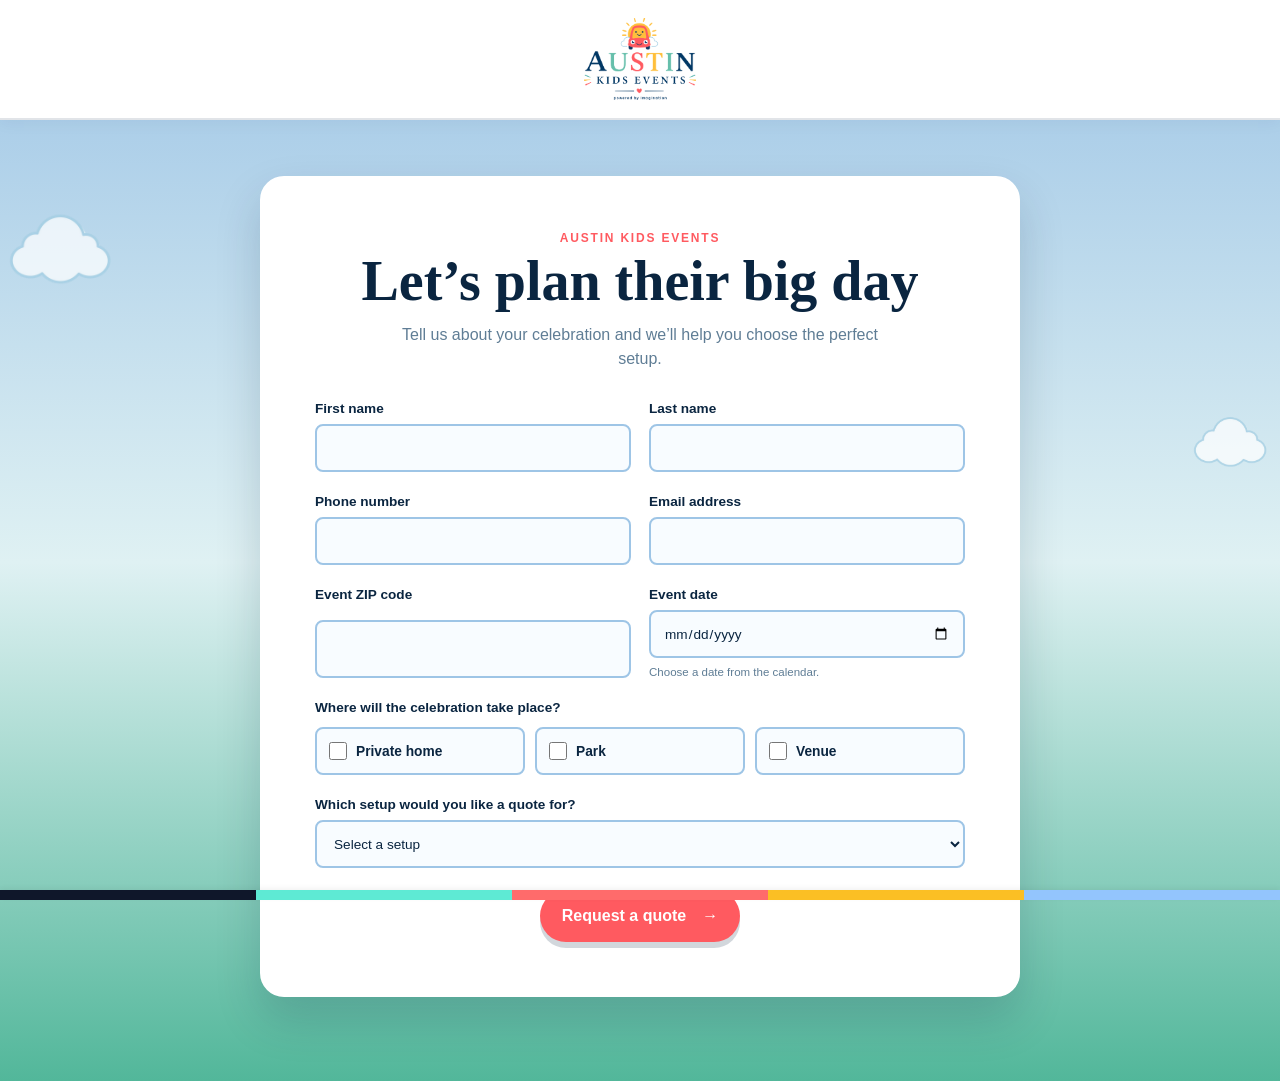
==== contact-us.html @ 64140c86 "web" ====
<!DOCTYPE html>
<html lang="en">
<head>
  <meta charset="UTF-8">
  <meta name="viewport" content="width=device-width, initial-scale=1.0">
  <title>Contact Us - Austin Kids Events</title>
  <link rel="stylesheet" href="css/styles.css">
  <link rel="stylesheet" href="css/contact.css">
</head>
<body class="contact-page">
  <header class="site-header" role="banner">
    <div class="header-container">
      <a href="index.html" aria-label="Austin Kids Events - Home">
        <img src="assets/brand/AUSTIN KE LOGO-1.png" alt="Austin Kids Events" class="site-logo">
      </a>
    </div>
  </header>

  <main class="contact-main">
    <div class="contact-cloud contact-cloud-one" aria-hidden="true"></div>
    <div class="contact-cloud contact-cloud-two" aria-hidden="true"></div>
    <section class="contact-panel" aria-labelledby="contact-title">
      <div class="contact-intro">
        <p class="contact-kicker">AUSTIN KIDS EVENTS</p>
        <h1 id="contact-title">Let’s plan their big day</h1>
        <p>Tell us about your celebration and we’ll help you choose the perfect setup.</p>
      </div>

      <form class="event-form" action="#" method="post">
        <div class="form-grid form-grid-two">
          <label class="form-field">
            <span>First name</span>
            <input type="text" name="firstName" autocomplete="given-name" required>
          </label>
          <label class="form-field">
            <span>Last name</span>
            <input type="text" name="lastName" autocomplete="family-name" required>
          </label>
        </div>

        <div class="form-grid form-grid-two">
          <label class="form-field">
            <span>Phone number</span>
            <input type="tel" name="phone" autocomplete="tel" inputmode="tel" required>
          </label>
          <label class="form-field">
            <span>Email address</span>
            <input type="email" name="email" autocomplete="email" required>
          </label>
        </div>

        <div class="form-grid form-grid-two">
          <label class="form-field">
            <span>Event ZIP code</span>
            <input type="text" name="zipCode" autocomplete="postal-code" inputmode="numeric" pattern="[0-9]{5}" maxlength="5" required>
          </label>
          <label class="form-field">
            <span>Event date</span>
            <input type="date" name="eventDate" aria-describedby="date-help" required>
            <small id="date-help">Choose a date from the calendar.</small>
          </label>
        </div>

        <fieldset class="form-group">
          <legend>Where will the celebration take place?</legend>
          <div class="check-grid">
            <label class="check-option">
              <input type="checkbox" name="location" value="private-home">
              <span>Private home</span>
            </label>
            <label class="check-option">
              <input type="checkbox" name="location" value="park">
              <span>Park</span>
            </label>
            <label class="check-option">
              <input type="checkbox" name="location" value="venue">
              <span>Venue</span>
            </label>
          </div>
        </fieldset>

        <label class="form-field">
          <span>Which setup would you like a quote for?</span>
          <select name="setup" required>
            <option value="" selected disabled>Select a setup</option>
            <option value="texas-ranch">Texas Ranch</option>
            <option value="space-explorers">Space Explorers</option>
            <option value="mini-city">Mini City</option>
          </select>
        </label>

        <button class="form-submit" type="submit">Request a quote <span aria-hidden="true">→</span></button>
      </form>
    </section>
  </main>

  <div class="brand-bottom-color-bar" aria-hidden="true">
    <span class="color-segment color-1"></span>
    <span class="color-segment color-2"></span>
    <span class="color-segment color-3"></span>
    <span class="color-segment color-4"></span>
    <span class="color-segment color-5"></span>
  </div>

</body>
</html>
---- css/styles.css ----
/* ==========================================================================
   AUSTIN KIDS EVENTS - ESTILOS PRINCIPALES (STYLES.CSS)
   ========================================================================== */

/* 1. Reseteo y Variables Globales */
* {
    box-sizing: border-box;
    margin: 0;
    padding: 0;
}

body, html {
    width: 100%;
    min-height: 100vh;
    font-family: 'Segoe UI', Tahoma, Geneva, Verdana, sans-serif;
    background-color: #f8fafc;
    color: #0A2540;
    overflow-x: hidden;
    -webkit-font-smoothing: antialiased;
}


/* ==========================================================================
   2. HEADER Y LOGO PRINCIPAL (Cabecera limpia y destacada)
   ========================================================================== */
.site-header {
    width: 100%;
    background-color: #ffffff;
    padding: 24px 30px;
    display: flex;
    justify-content: center;
    align-items: center;
    border-bottom: 2px solid #e2e8f0;
    position: relative;
    z-index: 40;
    box-shadow: 0 4px 15px rgba(10, 37, 64, 0.04);
}

.header-container {
    display: flex;
    justify-content: center;
    align-items: center;
    max-width: 1200px;
    width: 100%;
}

/* Logo con gran protagonismo visual en la parte superior */
.site-logo {
    height: 110px;
    width: auto;
    max-width: 100%;
    object-fit: contain;
    display: block;
}


/* ==========================================================================
   3. LAYOUT PRINCIPAL (Contenedor central del Banner y Botones)
   ========================================================================== */
.site-main {
    width: 100%;
    min-height: calc(100vh - 158px);
    display: flex;
    align-items: center;
    justify-content: center;
    padding: clamp(34px, 5vw, 72px) 10px clamp(58px, 6vw, 86px);
    background: transparent;
}

/* Lienzo amplio para dar espacio al cuadro ampliado del carrusel */
.hero-showcase-container {
    position: relative;
    width: 100%;
    max-width: 1320px;
    display: flex;
    justify-content: center;
    align-items: center;
    margin: 0 auto;
    padding: 10px 30px;
}

.hero-copy {
    position: absolute;
    top: clamp(-122px, -8vw, -70px);
    left: 8%;
    right: 8%;
    z-index: 3;
    text-align: center;
    color: #ffffff;
    text-shadow: 0 3px 8px rgba(10, 37, 64, 0.3);
    animation: hero-copy-enter 0.8s ease both;
}

.hero-kicker {
    margin-bottom: 4px;
    font-size: 0.75rem;
    font-weight: 800;
    letter-spacing: 0.14em;
    color: #ffe36e;
}

.hero-copy h1 {
    font-family: Georgia, 'Times New Roman', serif;
    max-width: 1000px;
    margin: 0 auto;
    font-size: clamp(1.8rem, 3.6vw, 3.6rem);
    line-height: 1.08;
    text-transform: uppercase;
}

.hero-subtitle {
    margin: 10px auto 0;
    max-width: 680px;
    font-size: clamp(0.78rem, 1.35vw, 1.15rem);
    line-height: 1.25;
    font-weight: 700;
}

.hero-backdrop-decor {
    position: absolute;
    inset: -72px -165px -48px;
    z-index: 1;
    pointer-events: none;
}

.scene-vector {
    position: absolute;
    display: block;
    height: auto;
    object-fit: contain;
    filter: drop-shadow(0 8px 6px rgba(10, 37, 64, 0.12));
}

.scene-cloud {
    width: 220px;
    opacity: 0.9;
}

.cloud-left { left: 10%; top: 0; }
.cloud-right { right: 10%; top: 8%; transform: scale(0.8); }

.scene-tree {
    width: 470px;
    top: 18%;
}

.scene-tree-left { left: 2%; transform: scale(0.98); transform-origin: bottom left; }
.scene-tree-right { right: 2%; transform: scale(0.86); transform-origin: bottom right; }

.scene-farmer {
    width: 255px;
    left: 14%;
    bottom: -12%;
    transform: rotate(-4deg);
}

.scene-horse {
    width: 440px;
    right: 0;
    bottom: 3%;
    transform: scaleX(-1) rotate(-2deg);
}

.scene-barn {
    width: 350px;
    left: -1%;
    bottom: -3%;
    transform: scale(0.82);
    transform-origin: bottom left;
}

.scene-tractor {
    width: 275px;
    right: 13%;
    bottom: -2%;
    transform: rotate(-5deg);
}

.scene-cow {
    width: 245px;
    left: 26%;
    bottom: -4%;
    transform: scaleX(-1);
}

.scene-chicken {
    width: 155px;
    right: 25%;
    bottom: -2%;
}

.scene-flowers {
    width: 220px;
    bottom: -5%;
}

.flowers-left { left: 32%; }
.flowers-right { right: 31%; transform: scale(0.8); transform-origin: bottom right; }

@keyframes prop-float {
    from { translate: 0 0; }
    to { translate: 0 -10px; }
}


/* ==========================================================================
   4. SECCIÓN DEL CARRUSEL (Más grande hacia arriba, izquierda y derecha)
   ========================================================================== */
.hero-carousel-section {
    width: 100%;
    max-width: 1080px;
    position: relative;
    z-index: 2;
}

.carousel-container {
    position: relative;
    width: 100%;
    background: #ffffff;
    border-radius: 28px;
    padding: 20px;
    box-shadow: 0 20px 45px rgba(10, 37, 64, 0.09);
    border: 2px solid #e2e8f0;
}

.carousel-track-container {
    overflow: hidden;
    width: 100%;
    border-radius: 20px;
    aspect-ratio: 16 / 9.5; 
    background-color: #f1f5f9;
    position: relative;
}

.carousel-caption {
    position: absolute;
    right: 5%;
    bottom: 18px;
    left: 5%;
    display: flex;
    align-items: center;
    justify-content: center;
    gap: clamp(6px, 1.2vw, 14px);
    padding: clamp(7px, 0.8vw, 10px) clamp(10px, 1.5vw, 18px);
    border: 2px solid rgba(255, 255, 255, 0.9);
    border-radius: 999px;
    background: rgba(82, 183, 154, 0.94);
    color: #0A2540;
    font-size: clamp(0.72rem, 1.25vw, 1rem);
    font-weight: 800;
    text-align: center;
    text-shadow: 0 1px 2px rgba(0, 0, 0, 0.25);
    z-index: 4;
    animation: caption-rise 0.9s 0.25s ease both;
}

.caption-spark {
    color: #FFB400;
    font-size: 1.25em;
    animation: spark-pulse 1.8s ease-in-out infinite;
}

.carousel-track {
    list-style: none;
    position: relative;
    width: 100%;
    height: 100%;
    padding: 0;
    margin: 0;
}

.carousel-slide {
    position: absolute;
    top: 0;
    left: 0;
    width: 100%;
    height: 100%;
    display: flex;
    align-items: center;
    justify-content: center;
    opacity: 0;
    visibility: hidden;
    transition: opacity 0.45s ease, visibility 0.45s ease;
}

.carousel-slide.current {
    opacity: 1;
    visibility: visible;
    z-index: 1;
}

.carousel-image {
    width: 100%;
    height: 100%;
    object-fit: cover;
    display: block;
}

/* Flechas de navegación laterales del carrusel */
.carousel-control {
    position: absolute;
    top: 50%;
    transform: translateY(-50%);
    background: #9EC5E6;
    border: 3px solid #ffffff;
    width: clamp(34px, 3.5vw, 48px);
    height: clamp(34px, 3.5vw, 48px);
    border-radius: 50%;
    cursor: pointer;
    box-shadow: 0 4px 12px rgba(0,0,0,0.1);
    font-size: clamp(0.85rem, 1.1vw, 1.1rem);
    color: #0A2540;
    display: flex;
    align-items: center;
    justify-content: center;
    z-index: 10;
    transition: all 0.2s ease;
}

.carousel-control:hover {
    background-color: #52B79A;
    color: #ffffff;
    border-color: #ffffff;
}

.carousel-control.prev { left: clamp(-24px, -2vw, -12px); }
.carousel-control.next { right: clamp(-24px, -2vw, -12px); }


/* ==========================================================================
   5. BOTONES CIRCULARES (Anclados firmemente en la base inferior)
   ========================================================================== */
.action-btn {
    position: absolute;
    bottom: clamp(8px, 1vw, 16px);
    width: clamp(86px, 14vw, 190px);
    height: clamp(86px, 14vw, 190px);
    border-radius: 50%;
    border: 4px solid #ffffff;
    display: flex;
    align-items: center;
    justify-content: center;
    text-align: center;
    padding: clamp(8px, 1.6vw, 22px);
    cursor: pointer;
    font-weight: 700;
    font-size: clamp(0.64rem, 1.05vw, 1rem);
    line-height: 1.3;
    text-decoration: none;
    box-shadow: 0 10px 25px rgba(10, 37, 64, 0.15);
    z-index: 20;
    transition: transform 0.25s ease, box-shadow 0.25s ease;
    animation: action-breathe 3s ease-in-out infinite;
}

.action-btn:hover {
    transform: translateY(-50px) scale(1.04);
    box-shadow: 0 15px 30px rgba(10, 37, 64, 0.22);
}

.action-services {
    left: max(0px, calc((100% - 1080px) / 2));
    background-color: #FF5A60;
    color: #ffffff;
}

.action-contact {
    right: max(0px, calc((100% - 1080px) / 2));
    background-color: #0A2540;
    color: #ffffff;
}

@keyframes hero-copy-enter {
    from { opacity: 0; transform: translateY(14px); }
    to { opacity: 1; transform: translateY(0); }
}

@keyframes caption-rise {
    from { opacity: 0; transform: translateY(12px); }
    to { opacity: 1; transform: translateY(0); }
}

@keyframes spark-pulse {
    0%, 100% { transform: scale(1) rotate(0); }
    50% { transform: scale(1.25) rotate(12deg); }
}

@keyframes action-breathe {
    0%, 100% { box-shadow: 0 10px 25px rgba(10, 37, 64, 0.15); }
    50% { box-shadow: 0 14px 30px rgba(10, 37, 64, 0.24); }
}


/* ==========================================================================
   6. BARRA INFERIOR DE COLORES GLOBAL (Fija al fondo de la pantalla)
   ========================================================================== */
.brand-bottom-color-bar {
    position: fixed;
    bottom: 0;
    left: 0;
    width: 100%;
    height: 10px; /* Grosor elegante de la franja */
    display: flex;
    z-index: 9999;
    box-shadow: 0 -2px 5px rgba(0,0,0,0.05);
}

.color-segment {
    flex: 1;
    height: 100%;
}

/* Paleta de colores oficial basada en la referencia visual */
.color-1 { background-color: #0f172a; } /* Azul oscuro / Marino */
.color-2 { background-color: #5eead4; } /* Turquesa suave / Menta */
.color-3 { background-color: #ff6b6b; } /* Coral vibrante */
.color-4 { background-color: #fbbf24; } /* Amarillo cálido / Oro */
.color-5 { background-color: #93c5fd; } /* Azul cielo claro */


/* ==========================================================================
   7. ADAPTABILIDAD MÓVIL (Responsive Design)
   ========================================================================== */
@media (max-width: 900px) {
    .hero-showcase-container {
        flex-direction: column;
        gap: 30px;
        padding: 10px;
    }

    .hero-copy {
        top: -82px;
        left: 5%;
        right: 5%;
    }
    
    .hero-carousel-section {
        max-width: 100%;
    }
}

@media (max-width: 600px) {
    .site-logo {
        height: 58px;
    }

    .hero-showcase-container {
        display: grid;
        grid-template-columns: repeat(2, minmax(0, 1fr));
        grid-template-rows: auto auto auto;
        align-items: center;
        column-gap: 12px;
        row-gap: 24px;
        min-height: 0;
        padding: 22px 16px 26px;
    }

    .hero-copy {
        position: relative;
        grid-column: 1 / -1;
        grid-row: 1;
        top: auto;
        margin: 0 0 2px;
    }

    .hero-copy h1 { font-size: clamp(1.45rem, 7vw, 2rem); }
    .hero-subtitle { max-width: 300px; font-size: 0.78rem; }

    .hero-showcase-container::before {
        display: none;
    }

    .hero-showcase-container::after {
        display: none;
    }

    .hero-carousel-section {
        position: relative;
        grid-column: 1 / -1;
        grid-row: 2;
        z-index: 2;
        width: 100%;
    }

    .hero-backdrop-decor {
        inset: -35px -62px -28px;
    }

    .scene-tree { width: 260px; }
    .scene-cloud { width: 112px; }
    .scene-farmer { width: 135px; left: 4%; }
    .scene-horse { width: 230px; right: -8%; }
    .scene-barn { width: 190px; }
    .scene-tractor { width: 150px; right: 5%; }
    .scene-cow { width: 132px; left: 18%; }
    .scene-chicken { width: 84px; right: 18%; }
    .scene-flowers { width: 120px; }

    .carousel-container {
        padding: 10px;
        border-radius: 20px;
    }

    .carousel-caption {
        right: 4%;
        bottom: 12px;
        left: 4%;
        gap: 7px;
        padding: 8px 10px;
        line-height: 1.15;
    }

    .carousel-track-container {
        aspect-ratio: 4 / 3;
    }

    .action-btn {
        position: relative;
        bottom: auto;
        left: auto;
        right: auto;
        width: 86px;
        height: 86px;
        border-width: 3px;
        line-height: 1.15;
        padding: 8px;
        justify-self: center;
    }

    .action-services {
        grid-column: 1;
        grid-row: 3;
    }

    .action-contact {
        grid-column: 2;
        grid-row: 3;
    }

    .action-btn:hover {
        transform: translateY(-5px) scale(1.04);
    }
}

body[data-theme="city"] {
    background: #9EC5E6;
}
---- css/contact.css ----
.contact-page {
    min-height: 100vh;
    background: linear-gradient(180deg, #9EC5E6 0%, #dff1f3 52%, #52B79A 100%);
    color: #0A2540;
}

.contact-page .site-header {
    padding: 18px 30px;
    background: #ffffff;
    border-bottom-color: rgba(10, 37, 64, 0.12);
}

.contact-page .site-logo {
    height: 82px;
}

.contact-main {
    position: relative;
    min-height: calc(100vh - 138px);
    padding: 56px 18px 84px;
    overflow: hidden;
}

.contact-panel {
    position: relative;
    z-index: 2;
    width: min(760px, 100%);
    margin: 0 auto;
    padding: clamp(24px, 5vw, 52px);
    border: 3px solid #ffffff;
    border-radius: 24px;
    background: #ffffff;
    box-shadow: 0 22px 45px rgba(10, 37, 64, 0.18);
}

.contact-intro { margin-bottom: 30px; text-align: center; }
.contact-kicker { margin-bottom: 8px; color: #FF5A60; font-size: 0.75rem; font-weight: 800; letter-spacing: 0.15em; }
.contact-intro h1 { margin: 0; color: #0A2540; font-family: Georgia, 'Times New Roman', serif; font-size: clamp(2rem, 5vw, 3.5rem); line-height: 1; }
.contact-intro p:last-child { max-width: 520px; margin: 14px auto 0; color: #5F7D95; font-size: 1rem; line-height: 1.5; }

.event-form { display: grid; gap: 22px; }
.form-grid { display: grid; gap: 18px; }
.form-grid-two { grid-template-columns: repeat(2, minmax(0, 1fr)); }
.form-field { display: grid; gap: 8px; color: #0A2540; font-size: 0.85rem; font-weight: 800; }
.form-field input,
.form-field select { width: 100%; min-height: 48px; padding: 11px 13px; border: 2px solid #9EC5E6; border-radius: 8px; background: #f8fcff; color: #0A2540; font: inherit; font-weight: 500; outline: none; }
.form-field input:focus,
.form-field select:focus { border-color: #52B79A; box-shadow: 0 0 0 3px rgba(82, 183, 154, 0.2); }
.form-field small { color: #5F7D95; font-size: 0.72rem; font-weight: 500; }

.form-group { padding: 0; border: 0; }
.form-group legend { margin-bottom: 12px; color: #0A2540; font-size: 0.85rem; font-weight: 800; }
.check-grid { display: grid; grid-template-columns: repeat(3, minmax(0, 1fr)); gap: 10px; }
.check-option { display: flex; align-items: center; gap: 9px; min-height: 48px; padding: 10px 12px; border: 2px solid #9EC5E6; border-radius: 8px; background: #f8fcff; color: #0A2540; font-size: 0.86rem; font-weight: 700; cursor: pointer; }
.check-option:has(input:checked) { border-color: #52B79A; background: #e8f7f2; }
.check-option input { width: 18px; height: 18px; accent-color: #FF5A60; }

.form-submit { justify-self: center; display: inline-flex; align-items: center; gap: 16px; min-height: 52px; padding: 13px 22px; border: 0; border-radius: 999px; background: #FF5A60; color: #ffffff; font: inherit; font-weight: 800; cursor: pointer; box-shadow: 0 6px 0 rgba(10, 37, 64, 0.18); transition: transform 0.2s ease, background-color 0.2s ease; }
.form-submit:hover { transform: translateY(-2px); background: #0A2540; }

.contact-cloud { position: absolute; z-index: 1; width: 190px; height: 110px; background: url('../assets/setups/texas ranch/VECTORES/clouds.png') center / contain no-repeat; opacity: 0.72; }
.contact-cloud-one { top: 8%; left: -35px; }
.contact-cloud-two { top: 28%; right: -45px; transform: scale(0.72); }

@media (max-width: 600px) {
    .contact-page .site-header { padding: 14px 18px; }
    .contact-page .site-logo { height: 62px; }
    .contact-main { padding: 28px 12px 62px; }
    .contact-panel { padding: 24px 18px 28px; border-radius: 18px; }
    .form-grid-two,
    .check-grid { grid-template-columns: 1fr; }
    .contact-cloud { width: 110px; }
}
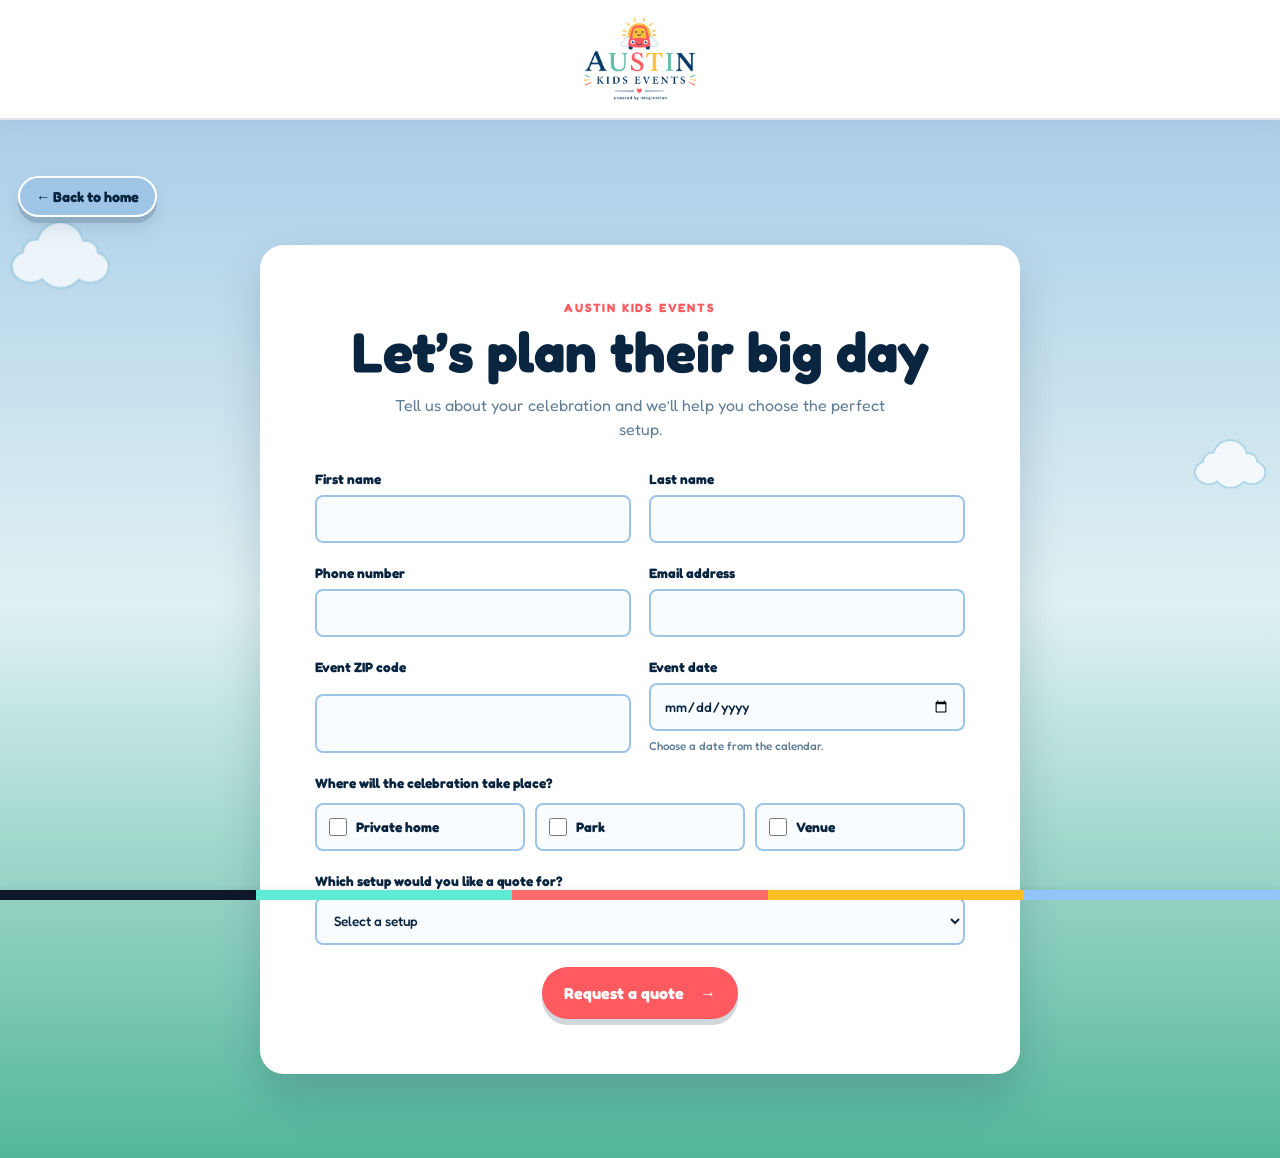
==== commit 6b6d0ff7: "Add Baby Space Explorers setup" ====
--- a/contact-us.html
+++ b/contact-us.html
@@ -10,13 +10,14 @@
 <body class="contact-page">
   <header class="site-header" role="banner">
     <div class="header-container">
-      <a href="index.html" aria-label="Austin Kids Events - Home">
+      <a href="/" aria-label="Austin Kids Events - Home">
         <img src="assets/brand/AUSTIN KE LOGO-1.png" alt="Austin Kids Events" class="site-logo">
       </a>
     </div>
   </header>
 
   <main class="contact-main">
+    <a class="back-link contact-back-link" href="/">&larr; Back to home</a>
     <div class="contact-cloud contact-cloud-one" aria-hidden="true"></div>
     <div class="contact-cloud contact-cloud-two" aria-hidden="true"></div>
     <section class="contact-panel" aria-labelledby="contact-title">
@@ -85,6 +86,7 @@
             <option value="" selected disabled>Select a setup</option>
             <option value="texas-ranch">Texas Ranch</option>
             <option value="space-explorers">Space Explorers</option>
+            <option value="baby-space-explorers">Baby Space Explorers</option>
             <option value="mini-city">Mini City</option>
           </select>
         </label>
--- a/css/styles.css
+++ b/css/styles.css
@@ -1,3 +1,5 @@
+@import url('https://fonts.googleapis.com/css2?family=Fredoka:wght@400;500;600;700&display=swap');
+
 /* ==========================================================================
    AUSTIN KIDS EVENTS - ESTILOS PRINCIPALES (STYLES.CSS)
    ========================================================================== */
@@ -12,7 +14,7 @@
 body, html {
     width: 100%;
     min-height: 100vh;
-    font-family: 'Segoe UI', Tahoma, Geneva, Verdana, sans-serif;
+    font-family: 'Fredoka', sans-serif;
     background-color: #f8fafc;
     color: #0A2540;
     overflow-x: hidden;
@@ -58,7 +60,7 @@
    3. LAYOUT PRINCIPAL (Contenedor central del Banner y Botones)
    ========================================================================== */
 .site-main {
-    width: 100%;
+    width: auto;
     min-height: calc(100vh - 158px);
     display: flex;
     align-items: center;
@@ -81,31 +83,50 @@
 
 .hero-copy {
     position: absolute;
-    top: clamp(-122px, -8vw, -70px);
-    left: 8%;
-    right: 8%;
+    top: clamp(-34px, -1vw, 0px);
+    left: 0;
+    right: 0;
+    width: auto;
+    margin-inline: auto;
     z-index: 3;
     text-align: center;
     color: #ffffff;
-    text-shadow: 0 3px 8px rgba(10, 37, 64, 0.3);
+    text-shadow: 0 2px 0 rgba(10, 37, 64, 0.7), 0 4px 12px rgba(10, 37, 64, 0.55);
     animation: hero-copy-enter 0.8s ease both;
 }
 
-.hero-kicker {
-    margin-bottom: 4px;
-    font-size: 0.75rem;
-    font-weight: 800;
-    letter-spacing: 0.14em;
-    color: #ffe36e;
-}
-
 .hero-copy h1 {
-    font-family: Georgia, 'Times New Roman', serif;
+    font-family: 'Fredoka', sans-serif;
     max-width: 1000px;
     margin: 0 auto;
-    font-size: clamp(1.8rem, 3.6vw, 3.6rem);
+    font-size: 2.6rem;
     line-height: 1.08;
+    font-weight: 800;
     text-transform: uppercase;
+    text-wrap: balance;
+}
+
+.title-letter { color: inherit; }
+
+body[data-theme="ranch"] .hero-copy h1,
+body[data-theme="city"] .hero-copy h1 {
+    color: #0A2540;
+    text-shadow: 0 3px 0 rgba(255, 255, 255, 0.78), 0 7px 16px rgba(10, 37, 64, 0.18);
+}
+
+body[data-theme="space"] .hero-copy h1 {
+    color: #F8FAFC;
+    text-shadow: 0 4px 14px rgba(82, 183, 154, 0.35);
+}
+
+body[data-theme="ranch"] .hero-copy {
+    color: #0A2540;
+    text-shadow: 0 2px 0 rgba(255, 255, 255, 0.78), 0 4px 12px rgba(10, 37, 64, 0.16);
+}
+
+body[data-theme="ranch"] .hero-subtitle,
+body[data-theme="ranch"] .hero-description {
+    color: #0A2540;
 }
 
 .hero-subtitle {
@@ -113,7 +134,17 @@
     max-width: 680px;
     font-size: clamp(0.78rem, 1.35vw, 1.15rem);
     line-height: 1.25;
-    font-weight: 700;
+    font-weight: 400;
+    text-wrap: balance;
+}
+
+.hero-description {
+    max-width: 760px;
+    margin: 12px auto 0;
+    font-size: clamp(0.76rem, 1.05vw, 0.98rem);
+    line-height: 1.35;
+    font-weight: 400;
+    text-wrap: balance;
 }
 
 .hero-backdrop-decor {
@@ -209,13 +240,18 @@
 .hero-carousel-section {
     width: 100%;
     max-width: 1080px;
+    min-width: 0;
     position: relative;
+    margin-top: 115px;
+    margin-inline: auto;
     z-index: 2;
 }
 
 .carousel-container {
     position: relative;
     width: 100%;
+    min-width: 0;
+    box-sizing: border-box;
     background: #ffffff;
     border-radius: 28px;
     padding: 20px;
@@ -457,13 +493,16 @@
 
     .hero-copy {
         position: relative;
+        width: auto;
+        margin-inline: 0;
         grid-column: 1 / -1;
         grid-row: 1;
         top: auto;
         margin: 0 0 2px;
     }
 
-    .hero-copy h1 { font-size: clamp(1.45rem, 7vw, 2rem); }
+    .hero-copy { left: 0; right: 0; text-align: center; }
+    .hero-copy h1 { max-width: 340px; margin-inline: auto; font-size: clamp(1.75rem, 8.5vw, 2.35rem); line-height: 1.05; }
     .hero-subtitle { max-width: 300px; font-size: 0.78rem; }
 
     .hero-showcase-container::before {
@@ -480,6 +519,9 @@
         grid-row: 2;
         z-index: 2;
         width: 100%;
+        margin-top: 0;
+        justify-self: center;
+        margin-inline: auto;
     }
 
     .hero-backdrop-decor {
@@ -544,4 +586,46 @@
 
 body[data-theme="city"] {
     background: #9EC5E6;
+}
+
+h1, h2, h3, .card-title-overlay, .rental-cta {
+    font-family: 'Fredoka', sans-serif;
+}
+
+.back-link {
+    display: inline-flex;
+    align-items: center;
+    gap: 10px;
+    margin-bottom: 28px;
+    padding: 10px 16px;
+    border: 2px solid #ffffff;
+    border-radius: 999px;
+    background: #0A2540;
+    color: #ffffff;
+    font-size: 0.9rem;
+    font-weight: 800;
+    text-decoration: none;
+    box-shadow: 0 6px 0 rgba(10, 37, 64, 0.16), 0 10px 20px rgba(10, 37, 64, 0.1);
+    transition: transform 0.2s ease, background-color 0.2s ease, box-shadow 0.2s ease;
+}
+
+.back-link:hover {
+    transform: translateY(-3px);
+    background: #FFB400;
+    color: #0A2540;
+}
+
+.services-back-link {
+    position: absolute;
+    top: 1.5rem;
+    left: max(1rem, calc((100% - 1180px) / 2));
+    margin-bottom: 0;
+    z-index: 5;
+}
+
+.contact-back-link {
+    position: relative;
+    z-index: 3;
+    background: #9EC5E6;
+    color: #0A2540;
 }
--- a/css/contact.css
+++ b/css/contact.css
@@ -35,7 +35,7 @@
 
 .contact-intro { margin-bottom: 30px; text-align: center; }
 .contact-kicker { margin-bottom: 8px; color: #FF5A60; font-size: 0.75rem; font-weight: 800; letter-spacing: 0.15em; }
-.contact-intro h1 { margin: 0; color: #0A2540; font-family: Georgia, 'Times New Roman', serif; font-size: clamp(2rem, 5vw, 3.5rem); line-height: 1; }
+.contact-intro h1 { margin: 0; color: #0A2540; font-family: 'Fredoka', sans-serif; font-size: clamp(2rem, 5vw, 3.5rem); line-height: 1; }
 .contact-intro p:last-child { max-width: 520px; margin: 14px auto 0; color: #5F7D95; font-size: 1rem; line-height: 1.5; }
 
 .event-form { display: grid; gap: 22px; }
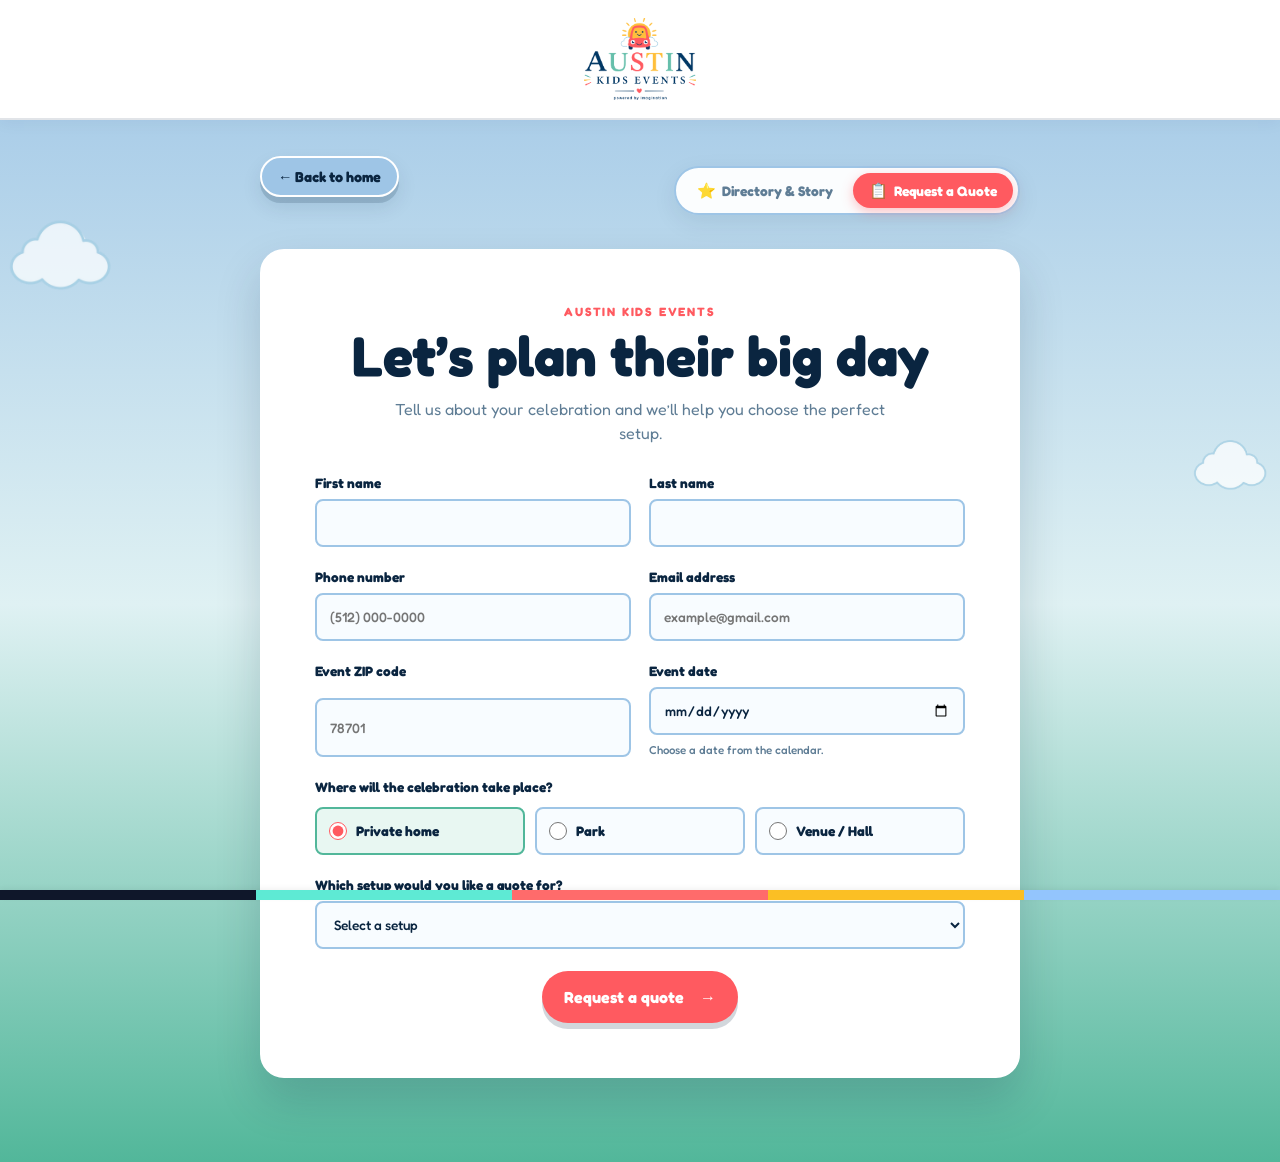
==== commit 58e61b6c: "Update site pages and styles" ====
--- a/contact-us.html
+++ b/contact-us.html
@@ -17,7 +17,17 @@
   </header>
 
   <main class="contact-main">
-    <a class="back-link contact-back-link" href="/">&larr; Back to home</a>
+    <div class="top-nav-bar">
+      <a class="back-link contact-back-link" href="/">&larr; Back to home</a>
+      <div class="contact-tabs-toggle" role="navigation" aria-label="Contact options">
+        <a href="/directory" class="tab-pill">
+          <span class="tab-icon">⭐</span> Directory &amp; Story
+        </a>
+        <a href="/contact-us" class="tab-pill active" aria-current="page">
+          <span class="tab-icon">📋</span> Request a Quote
+        </a>
+      </div>
+    </div>
     <div class="contact-cloud contact-cloud-one" aria-hidden="true"></div>
     <div class="contact-cloud contact-cloud-two" aria-hidden="true"></div>
     <section class="contact-panel" aria-labelledby="contact-title">
@@ -27,37 +37,42 @@
         <p>Tell us about your celebration and we’ll help you choose the perfect setup.</p>
       </div>
 
-      <form class="event-form" action="#" method="post">
+      <form id="quoteForm" class="event-form" action="https://formsubmit.co/ajax/hello@austinkidsevents.com" method="POST">
+        <!-- Anti-spam Honeypot -->
+        <input type="text" name="_honey" style="display:none">
+        <input type="hidden" name="_template" value="table">
+        <input type="hidden" name="_subject" value="🎉 New Quote Request - Austin Kids Events">
+
         <div class="form-grid form-grid-two">
           <label class="form-field">
             <span>First name</span>
-            <input type="text" name="firstName" autocomplete="given-name" required>
+            <input type="text" name="First Name" autocomplete="given-name" required>
           </label>
           <label class="form-field">
             <span>Last name</span>
-            <input type="text" name="lastName" autocomplete="family-name" required>
+            <input type="text" name="Last Name" autocomplete="family-name" required>
           </label>
         </div>
 
         <div class="form-grid form-grid-two">
           <label class="form-field">
             <span>Phone number</span>
-            <input type="tel" name="phone" autocomplete="tel" inputmode="tel" required>
+            <input type="tel" name="Phone Number" autocomplete="tel" inputmode="tel" placeholder="(512) 000-0000" required>
           </label>
           <label class="form-field">
             <span>Email address</span>
-            <input type="email" name="email" autocomplete="email" required>
+            <input type="email" name="Email Address" autocomplete="email" placeholder="example@gmail.com" required>
           </label>
         </div>
 
         <div class="form-grid form-grid-two">
           <label class="form-field">
             <span>Event ZIP code</span>
-            <input type="text" name="zipCode" autocomplete="postal-code" inputmode="numeric" pattern="[0-9]{5}" maxlength="5" required>
+            <input type="text" name="Event ZIP Code" autocomplete="postal-code" inputmode="numeric" pattern="[0-9]{5}" maxlength="5" placeholder="78701" required>
           </label>
           <label class="form-field">
             <span>Event date</span>
-            <input type="date" name="eventDate" aria-describedby="date-help" required>
+            <input type="date" name="Event Date" aria-describedby="date-help" required>
             <small id="date-help">Choose a date from the calendar.</small>
           </label>
         </div>
@@ -66,33 +81,57 @@
           <legend>Where will the celebration take place?</legend>
           <div class="check-grid">
             <label class="check-option">
-              <input type="checkbox" name="location" value="private-home">
+              <input type="radio" name="Event Location" value="Private home" checked>
               <span>Private home</span>
             </label>
             <label class="check-option">
-              <input type="checkbox" name="location" value="park">
+              <input type="radio" name="Event Location" value="Park">
               <span>Park</span>
             </label>
             <label class="check-option">
-              <input type="checkbox" name="location" value="venue">
-              <span>Venue</span>
+              <input type="radio" name="Event Location" value="Venue">
+              <span>Venue / Hall</span>
             </label>
           </div>
         </fieldset>
 
         <label class="form-field">
           <span>Which setup would you like a quote for?</span>
-          <select name="setup" required>
+          <select name="Setup Requested" required>
             <option value="" selected disabled>Select a setup</option>
-            <option value="texas-ranch">Texas Ranch</option>
-            <option value="space-explorers">Space Explorers</option>
-            <option value="baby-space-explorers">Baby Space Explorers</option>
-            <option value="mini-city">Mini City</option>
+            <option value="Texas Ranch">Texas Ranch</option>
+            <option value="Space Explorers">Space Explorers</option>
+            <option value="Baby Space Explorers">Baby Space Explorers</option>
+            <option value="Mini City">Mini City</option>
           </select>
         </label>
 
-        <button class="form-submit" type="submit">Request a quote <span aria-hidden="true">→</span></button>
+        <button id="formSubmitBtn" class="form-submit" type="submit">
+          <span class="btn-text">Request a quote</span> <span class="btn-arrow" aria-hidden="true">→</span>
+        </button>
       </form>
+
+      <!-- MENSAJE DE ÉXITO TRAS ENVIAR -->
+      <div id="formSuccessMessage" class="form-success-card" style="display: none;" aria-live="polite">
+        <div class="success-icon">🎉</div>
+        <h2>Request Received!</h2>
+        <p class="success-lead">Thank you, <strong id="successCustomerName">there</strong>! We’ve received your celebration details.</p>
+        
+        <div class="success-summary-box">
+          <div class="summary-item"><span class="summary-label">Setup:</span> <strong id="successSetup">Texas Ranch</strong></div>
+          <div class="summary-item"><span class="summary-label">Date:</span> <strong id="successDate">2026-09-01</strong></div>
+          <div class="summary-item"><span class="summary-label">Location:</span> <strong id="successLocation">Private home</strong></div>
+        </div>
+
+        <p class="success-note">We will review your party venue and date, and reply directly to your email with a personalized quote within 24 hours.</p>
+
+        <div class="success-actions">
+          <a href="https://wa.me/15125550199?text=Hi%20Austin%20Kids%20Events!%20I%20just%20submitted%20a%20quote%20request%20on%20your%20website." target="_blank" rel="noopener noreferrer" class="success-wa-btn">
+            <span>💬 Message us on WhatsApp</span>
+          </a>
+          <button id="btnSendAnother" class="success-reset-btn" type="button">Send another request</button>
+        </div>
+      </div>
     </section>
   </main>
 
@@ -104,5 +143,6 @@
     <span class="color-segment color-5"></span>
   </div>
 
+  <script src="js/contact.js" defer></script>
 </body>
 </html>
--- a/css/contact.css
+++ b/css/contact.css
@@ -17,8 +17,58 @@
 .contact-main {
     position: relative;
     min-height: calc(100vh - 138px);
-    padding: 56px 18px 84px;
+    padding: 36px 18px 84px;
     overflow: hidden;
+}
+
+.top-nav-bar {
+    width: min(760px, 100%);
+    margin: 0 auto 24px;
+    display: flex;
+    justify-content: space-between;
+    align-items: center;
+    flex-wrap: wrap;
+    gap: 14px;
+    position: relative;
+    z-index: 10;
+}
+
+.contact-tabs-toggle {
+    display: inline-flex;
+    background: rgba(255, 255, 255, 0.95);
+    padding: 5px;
+    border-radius: 999px;
+    border: 2px solid #9EC5E6;
+    box-shadow: 0 8px 24px rgba(10, 37, 64, 0.08);
+    gap: 4px;
+}
+
+.tab-pill {
+    display: inline-flex;
+    align-items: center;
+    gap: 6px;
+    padding: 8px 16px;
+    border-radius: 999px;
+    text-decoration: none;
+    font-size: 0.86rem;
+    font-weight: 800;
+    color: #5F7D95;
+    transition: all 0.25s ease;
+}
+
+.tab-pill:hover {
+    color: #0A2540;
+    background: rgba(158, 197, 230, 0.2);
+}
+
+.tab-pill.active {
+    background: #FF5A60;
+    color: #ffffff;
+    box-shadow: 0 4px 12px rgba(255, 90, 96, 0.35);
+}
+
+.tab-icon {
+    font-size: 1.1em;
 }
 
 .contact-panel {
@@ -56,7 +106,126 @@
 .check-option input { width: 18px; height: 18px; accent-color: #FF5A60; }
 
 .form-submit { justify-self: center; display: inline-flex; align-items: center; gap: 16px; min-height: 52px; padding: 13px 22px; border: 0; border-radius: 999px; background: #FF5A60; color: #ffffff; font: inherit; font-weight: 800; cursor: pointer; box-shadow: 0 6px 0 rgba(10, 37, 64, 0.18); transition: transform 0.2s ease, background-color 0.2s ease; }
-.form-submit:hover { transform: translateY(-2px); background: #0A2540; }
+.form-submit:hover:not(:disabled) { transform: translateY(-2px); background: #0A2540; }
+.form-submit:disabled { opacity: 0.75; cursor: not-allowed; }
+
+/* Tarjeta de Confirmación / Éxito */
+.form-success-card {
+    text-align: center;
+    padding: 10px 0;
+    animation: fadeInScale 0.45s ease forwards;
+}
+
+@keyframes fadeInScale {
+    from { opacity: 0; transform: scale(0.94); }
+    to { opacity: 1; transform: scale(1); }
+}
+
+.success-icon {
+    font-size: 3.5rem;
+    margin-bottom: 12px;
+    animation: bounceIcon 1s ease infinite alternate;
+}
+
+@keyframes bounceIcon {
+    from { transform: translateY(0); }
+    to { transform: translateY(-6px); }
+}
+
+.form-success-card h2 {
+    font-size: clamp(1.8rem, 4vw, 2.5rem);
+    color: #0A2540;
+    margin-bottom: 8px;
+}
+
+.success-lead {
+    font-size: 1.1rem;
+    color: #5F7D95;
+    margin-bottom: 24px;
+}
+
+.success-lead strong {
+    color: #0A2540;
+}
+
+.success-summary-box {
+    background: #f8fcff;
+    border: 2px dashed #9EC5E6;
+    border-radius: 16px;
+    padding: 18px 24px;
+    max-width: 480px;
+    margin: 0 auto 20px;
+    display: flex;
+    flex-direction: column;
+    gap: 8px;
+    text-align: left;
+}
+
+.summary-item {
+    display: flex;
+    justify-content: space-between;
+    align-items: center;
+    font-size: 0.92rem;
+}
+
+.summary-label {
+    color: #5F7D95;
+    font-weight: 700;
+}
+
+.summary-item strong {
+    color: #0A2540;
+    font-weight: 800;
+}
+
+.success-note {
+    max-width: 500px;
+    margin: 0 auto 24px;
+    font-size: 0.92rem;
+    color: #5F7D95;
+    line-height: 1.5;
+}
+
+.success-actions {
+    display: flex;
+    flex-direction: column;
+    align-items: center;
+    gap: 12px;
+}
+
+.success-wa-btn {
+    display: inline-flex;
+    align-items: center;
+    gap: 10px;
+    padding: 12px 24px;
+    border-radius: 999px;
+    background: #25D366;
+    color: #ffffff;
+    font-weight: 800;
+    text-decoration: none;
+    box-shadow: 0 4px 14px rgba(37, 211, 102, 0.4);
+    transition: transform 0.2s ease;
+}
+
+.success-wa-btn:hover {
+    transform: translateY(-2px);
+}
+
+.success-reset-btn {
+    background: transparent;
+    border: none;
+    color: #5F7D95;
+    font-family: inherit;
+    font-size: 0.86rem;
+    font-weight: 700;
+    text-decoration: underline;
+    cursor: pointer;
+    padding: 6px;
+}
+
+.success-reset-btn:hover {
+    color: #0A2540;
+}
 
 .contact-cloud { position: absolute; z-index: 1; width: 190px; height: 110px; background: url('../assets/setups/texas ranch/VECTORES/clouds.png') center / contain no-repeat; opacity: 0.72; }
 .contact-cloud-one { top: 8%; left: -35px; }
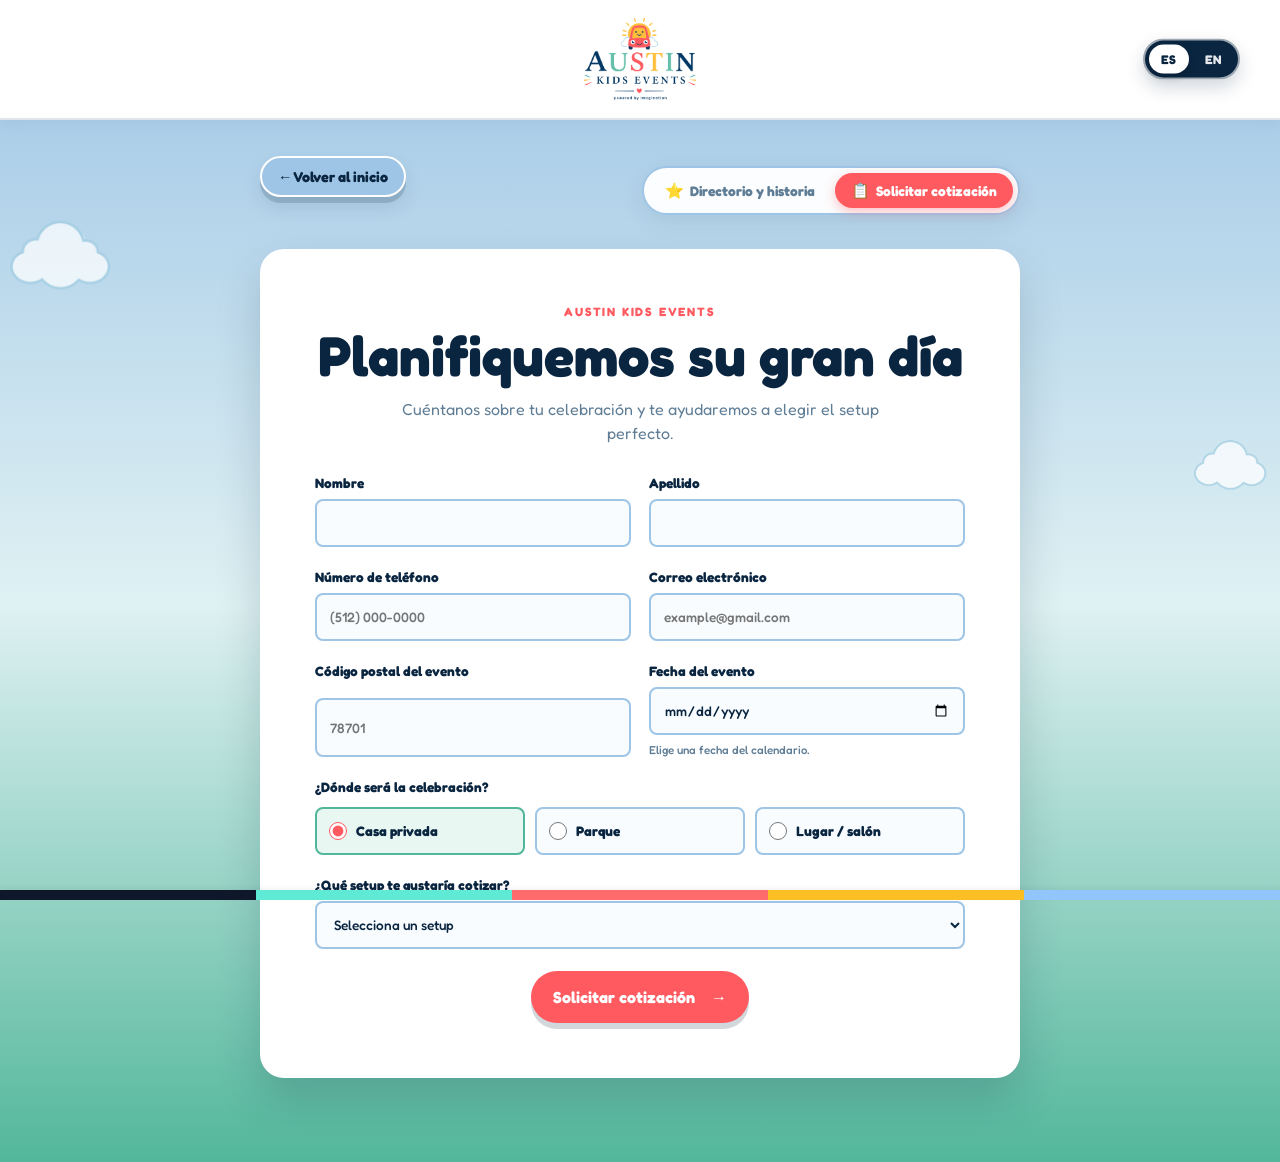
==== commit 5a619e3f: "Update Austin Kids Events website" ====
--- a/contact-us.html
+++ b/contact-us.html
@@ -1,6 +1,7 @@
 <!DOCTYPE html>
 <html lang="en">
 <head>
+  <link rel="icon" type="image/png" href="assets/brand/AUSTIN%20KE%20LOGO-2.png">
   <meta charset="UTF-8">
   <meta name="viewport" content="width=device-width, initial-scale=1.0">
   <title>Contact Us - Austin Kids Events</title>
@@ -13,18 +14,23 @@
       <a href="/" aria-label="Austin Kids Events - Home">
         <img src="assets/brand/AUSTIN KE LOGO-1.png" alt="Austin Kids Events" class="site-logo">
       </a>
+
+      <div class="header-lang-switch" aria-label="Language selector">
+        <button type="button" class="lang-option is-active" data-lang="es" aria-label="Cambiar a español" aria-pressed="true">ES</button>
+        <button type="button" class="lang-option" data-lang="en" aria-label="Switch to English" aria-pressed="false">EN</button>
+      </div>
     </div>
   </header>
 
   <main class="contact-main">
     <div class="top-nav-bar">
-      <a class="back-link contact-back-link" href="/">&larr; Back to home</a>
+      <a class="back-link contact-back-link" href="/" data-i18n="contactBackHome">&larr; Back to home</a>
       <div class="contact-tabs-toggle" role="navigation" aria-label="Contact options">
         <a href="/directory" class="tab-pill">
-          <span class="tab-icon">⭐</span> Directory &amp; Story
+          <span class="tab-icon">⭐</span><span data-i18n="directoryTab">Directory &amp; Story</span>
         </a>
         <a href="/contact-us" class="tab-pill active" aria-current="page">
-          <span class="tab-icon">📋</span> Request a Quote
+          <span class="tab-icon">📋</span><span data-i18n="quoteTab">Request a Quote</span>
         </a>
       </div>
     </div>
@@ -33,72 +39,70 @@
     <section class="contact-panel" aria-labelledby="contact-title">
       <div class="contact-intro">
         <p class="contact-kicker">AUSTIN KIDS EVENTS</p>
-        <h1 id="contact-title">Let’s plan their big day</h1>
-        <p>Tell us about your celebration and we’ll help you choose the perfect setup.</p>
+        <h1 id="contact-title" data-i18n="contactTitle">Let’s plan their big day</h1>
+        <p data-i18n="contactIntro">Tell us about your celebration and we’ll help you choose the perfect setup.</p>
       </div>
 
-      <form id="quoteForm" class="event-form" action="https://formsubmit.co/ajax/hello@austinkidsevents.com" method="POST">
+      <form id="quoteForm" class="event-form" action="send-email.php" method="POST">
         <!-- Anti-spam Honeypot -->
         <input type="text" name="_honey" style="display:none">
-        <input type="hidden" name="_template" value="table">
-        <input type="hidden" name="_subject" value="🎉 New Quote Request - Austin Kids Events">
 
         <div class="form-grid form-grid-two">
           <label class="form-field">
-            <span>First name</span>
+            <span data-i18n="formFirstName">First name</span>
             <input type="text" name="First Name" autocomplete="given-name" required>
           </label>
           <label class="form-field">
-            <span>Last name</span>
+            <span data-i18n="formLastName">Last name</span>
             <input type="text" name="Last Name" autocomplete="family-name" required>
           </label>
         </div>
 
         <div class="form-grid form-grid-two">
           <label class="form-field">
-            <span>Phone number</span>
+            <span data-i18n="formPhone">Phone number</span>
             <input type="tel" name="Phone Number" autocomplete="tel" inputmode="tel" placeholder="(512) 000-0000" required>
           </label>
           <label class="form-field">
-            <span>Email address</span>
+            <span data-i18n="formEmail">Email address</span>
             <input type="email" name="Email Address" autocomplete="email" placeholder="example@gmail.com" required>
           </label>
         </div>
 
         <div class="form-grid form-grid-two">
           <label class="form-field">
-            <span>Event ZIP code</span>
+            <span data-i18n="formZip">Event ZIP code</span>
             <input type="text" name="Event ZIP Code" autocomplete="postal-code" inputmode="numeric" pattern="[0-9]{5}" maxlength="5" placeholder="78701" required>
           </label>
           <label class="form-field">
-            <span>Event date</span>
+            <span data-i18n="formDate">Event date</span>
             <input type="date" name="Event Date" aria-describedby="date-help" required>
-            <small id="date-help">Choose a date from the calendar.</small>
+            <small id="date-help" data-i18n="formDateHelp">Choose a date from the calendar.</small>
           </label>
         </div>
 
         <fieldset class="form-group">
-          <legend>Where will the celebration take place?</legend>
+          <legend data-i18n="locationLegend">Where will the celebration take place?</legend>
           <div class="check-grid">
             <label class="check-option">
               <input type="radio" name="Event Location" value="Private home" checked>
-              <span>Private home</span>
+              <span data-i18n="locationHome">Private home</span>
             </label>
             <label class="check-option">
               <input type="radio" name="Event Location" value="Park">
-              <span>Park</span>
+              <span data-i18n="locationPark">Park</span>
             </label>
             <label class="check-option">
               <input type="radio" name="Event Location" value="Venue">
-              <span>Venue / Hall</span>
+              <span data-i18n="locationVenue">Venue / Hall</span>
             </label>
           </div>
         </fieldset>
 
         <label class="form-field">
-          <span>Which setup would you like a quote for?</span>
+          <span data-i18n="setupPrompt">Which setup would you like a quote for?</span>
           <select name="Setup Requested" required>
-            <option value="" selected disabled>Select a setup</option>
+            <option value="" selected disabled data-i18n="setupDefault">Select a setup</option>
             <option value="Texas Ranch">Texas Ranch</option>
             <option value="Space Explorers">Space Explorers</option>
             <option value="Baby Space Explorers">Baby Space Explorers</option>
@@ -107,29 +111,29 @@
         </label>
 
         <button id="formSubmitBtn" class="form-submit" type="submit">
-          <span class="btn-text">Request a quote</span> <span class="btn-arrow" aria-hidden="true">→</span>
+          <span class="btn-text" data-i18n="requestQuote">Request a quote</span> <span class="btn-arrow" aria-hidden="true">→</span>
         </button>
       </form>
 
       <!-- MENSAJE DE ÉXITO TRAS ENVIAR -->
       <div id="formSuccessMessage" class="form-success-card" style="display: none;" aria-live="polite">
         <div class="success-icon">🎉</div>
-        <h2>Request Received!</h2>
-        <p class="success-lead">Thank you, <strong id="successCustomerName">there</strong>! We’ve received your celebration details.</p>
+        <h2 data-i18n="successTitle">Request Received!</h2>
+        <p class="success-lead" data-i18n="successLead">Thank you, <strong id="successCustomerName">there</strong>! We’ve received your celebration details.</p>
         
         <div class="success-summary-box">
-          <div class="summary-item"><span class="summary-label">Setup:</span> <strong id="successSetup">Texas Ranch</strong></div>
-          <div class="summary-item"><span class="summary-label">Date:</span> <strong id="successDate">2026-09-01</strong></div>
-          <div class="summary-item"><span class="summary-label">Location:</span> <strong id="successLocation">Private home</strong></div>
+          <div class="summary-item"><span class="summary-label" data-i18n="successSetup">Setup:</span> <strong id="successSetup">Texas Ranch</strong></div>
+          <div class="summary-item"><span class="summary-label" data-i18n="successDate">Date:</span> <strong id="successDate">2026-09-01</strong></div>
+          <div class="summary-item"><span class="summary-label" data-i18n="successLocation">Location:</span> <strong id="successLocation">Private home</strong></div>
         </div>
 
         <p class="success-note">We will review your party venue and date, and reply directly to your email with a personalized quote within 24 hours.</p>
 
         <div class="success-actions">
-          <a href="https://wa.me/15125550199?text=Hi%20Austin%20Kids%20Events!%20I%20just%20submitted%20a%20quote%20request%20on%20your%20website." target="_blank" rel="noopener noreferrer" class="success-wa-btn">
-            <span>💬 Message us on WhatsApp</span>
+          <a href="https://wa.me/17373895627?text=Hi%20Austin%20Kids%20Events!%20I%20just%20submitted%20a%20quote%20request%20on%20your%20website." target="_blank" rel="noopener noreferrer" class="success-wa-btn">
+            <span data-i18n="whatsappBtn">💬 Message us on WhatsApp</span>
           </a>
-          <button id="btnSendAnother" class="success-reset-btn" type="button">Send another request</button>
+          <button id="btnSendAnother" class="success-reset-btn" type="button" data-i18n="sendAnother">Send another request</button>
         </div>
       </div>
     </section>
@@ -144,5 +148,6 @@
   </div>
 
   <script src="js/contact.js" defer></script>
+  <script src="js/lang-switch.js" defer></script>
 </body>
 </html>
--- a/css/styles.css
+++ b/css/styles.css
@@ -42,8 +42,46 @@
     display: flex;
     justify-content: center;
     align-items: center;
+    position: relative;
     max-width: 1200px;
     width: 100%;
+}
+
+.header-lang-switch {
+    position: absolute;
+    right: 0;
+    top: 50%;
+    transform: translateY(-50%);
+    display: inline-flex;
+    align-items: center;
+    gap: 4px;
+    padding: 4px;
+    border-radius: 999px;
+    background: #0A2540;
+    box-shadow: 0 8px 18px rgba(10, 37, 64, 0.18);
+    border: 2px solid rgba(255, 255, 255, 0.6);
+    z-index: 2;
+}
+
+.lang-option {
+    border: none;
+    background: transparent;
+    color: rgba(255, 255, 255, 0.9);
+    font-family: 'Fredoka', sans-serif;
+    font-size: 0.78rem;
+    font-weight: 700;
+    letter-spacing: 0.04em;
+    text-transform: uppercase;
+    padding: 7px 12px;
+    border-radius: 999px;
+    cursor: pointer;
+    transition: all 0.2s ease;
+}
+
+.lang-option.is-active {
+    background: #ffffff;
+    color: #0A2540;
+    box-shadow: 0 4px 10px rgba(0, 0, 0, 0.12);
 }
 
 /* Logo con gran protagonismo visual en la parte superior */
@@ -65,7 +103,7 @@
     display: flex;
     align-items: center;
     justify-content: center;
-    padding: clamp(34px, 5vw, 72px) 10px clamp(58px, 6vw, 86px);
+    padding: clamp(24px, 4vw, 56px) 14px clamp(48px, 5vw, 72px);
     background: transparent;
 }
 
@@ -73,78 +111,101 @@
 .hero-showcase-container {
     position: relative;
     width: 100%;
-    max-width: 1320px;
-    display: flex;
-    justify-content: center;
-    align-items: center;
+    max-width: 1240px;
+    display: flex;
+    flex-direction: column;
+    align-items: center;
+    justify-content: center;
     margin: 0 auto;
-    padding: 10px 30px;
+    padding: 0 16px;
 }
 
 .hero-copy {
-    position: absolute;
-    top: clamp(-34px, -1vw, 0px);
-    left: 0;
-    right: 0;
-    width: auto;
-    margin-inline: auto;
+    position: relative;
+    width: 100%;
+    max-width: 960px;
+    margin: 0 auto clamp(16px, 2.2vw, 26px);
     z-index: 3;
     text-align: center;
-    color: #ffffff;
-    text-shadow: 0 2px 0 rgba(10, 37, 64, 0.7), 0 4px 12px rgba(10, 37, 64, 0.55);
+    padding: 0 12px;
     animation: hero-copy-enter 0.8s ease both;
-}
-
+    transition: all 0.4s ease;
+}
+
+/* Título Principal con Relieve y Sombra 3D */
 .hero-copy h1 {
     font-family: 'Fredoka', sans-serif;
-    max-width: 1000px;
-    margin: 0 auto;
-    font-size: 2.6rem;
+    max-width: 860px;
+    margin: 0 auto 10px;
+    font-size: clamp(1.85rem, 3.8vw, 3.2rem);
     line-height: 1.08;
     font-weight: 800;
     text-transform: uppercase;
+    letter-spacing: -0.02em;
     text-wrap: balance;
-}
-
-.title-letter { color: inherit; }
+    transition: color 0.4s ease, text-shadow 0.4s ease;
+}
 
 body[data-theme="ranch"] .hero-copy h1,
 body[data-theme="city"] .hero-copy h1 {
     color: #0A2540;
-    text-shadow: 0 3px 0 rgba(255, 255, 255, 0.78), 0 7px 16px rgba(10, 37, 64, 0.18);
+    text-shadow: 0 3px 0 rgba(255, 255, 255, 0.95), 0 8px 18px rgba(10, 37, 64, 0.16);
 }
 
 body[data-theme="space"] .hero-copy h1 {
-    color: #F8FAFC;
-    text-shadow: 0 4px 14px rgba(82, 183, 154, 0.35);
-}
-
-body[data-theme="ranch"] .hero-copy {
-    color: #0A2540;
-    text-shadow: 0 2px 0 rgba(255, 255, 255, 0.78), 0 4px 12px rgba(10, 37, 64, 0.16);
+    color: #FFFFFF;
+    text-shadow: 0 0 18px rgba(82, 183, 154, 0.7), 0 3px 6px rgba(0, 0, 0, 0.8);
+}
+
+/* Subtítulo Estilizado en Pastilla */
+.hero-subtitle {
+    display: inline-block;
+    margin: 0 auto 12px;
+    max-width: 780px;
+    font-size: clamp(0.85rem, 1.2vw, 1.08rem);
+    line-height: 1.35;
+    font-weight: 700;
+    padding: 6px 22px;
+    border-radius: 999px;
+    text-wrap: balance;
+    transition: all 0.4s ease;
 }
 
 body[data-theme="ranch"] .hero-subtitle,
-body[data-theme="ranch"] .hero-description {
-    color: #0A2540;
-}
-
-.hero-subtitle {
-    margin: 10px auto 0;
-    max-width: 680px;
-    font-size: clamp(0.78rem, 1.35vw, 1.15rem);
-    line-height: 1.25;
-    font-weight: 400;
+body[data-theme="city"] .hero-subtitle {
+    background: rgba(255, 255, 255, 0.92);
+    color: #0A2540;
+    box-shadow: 0 4px 14px rgba(10, 37, 64, 0.08);
+    border: 1.5px solid rgba(158, 197, 230, 0.6);
+}
+
+body[data-theme="space"] .hero-subtitle {
+    background: rgba(10, 37, 64, 0.75);
+    color: #9EC5E6;
+    border: 1.5px solid rgba(82, 183, 154, 0.45);
+    box-shadow: 0 0 14px rgba(82, 183, 154, 0.25);
+}
+
+/* Descripción */
+.hero-description {
+    max-width: 820px;
+    margin: 0 auto;
+    font-size: clamp(0.82rem, 1.05vw, 0.96rem);
+    line-height: 1.5;
+    font-weight: 500;
     text-wrap: balance;
-}
-
-.hero-description {
-    max-width: 760px;
-    margin: 12px auto 0;
-    font-size: clamp(0.76rem, 1.05vw, 0.98rem);
-    line-height: 1.35;
-    font-weight: 400;
-    text-wrap: balance;
+    transition: all 0.4s ease;
+}
+
+body[data-theme="ranch"] .hero-description,
+body[data-theme="city"] .hero-description {
+    color: #0A2540;
+    text-shadow: 0 1px 0 rgba(255, 255, 255, 0.8);
+}
+
+body[data-theme="space"] .hero-description {
+    color: #E2E8F0;
+    text-shadow: 0 2px 6px rgba(0, 0, 0, 0.7);
 }
 
 .hero-backdrop-decor {
@@ -239,10 +300,10 @@
    ========================================================================== */
 .hero-carousel-section {
     width: 100%;
-    max-width: 1080px;
+    max-width: 1000px;
     min-width: 0;
     position: relative;
-    margin-top: 115px;
+    margin-top: 0;
     margin-inline: auto;
     z-index: 2;
 }
@@ -368,20 +429,20 @@
    ========================================================================== */
 .action-btn {
     position: absolute;
-    bottom: clamp(8px, 1vw, 16px);
-    width: clamp(86px, 14vw, 190px);
-    height: clamp(86px, 14vw, 190px);
+    bottom: clamp(10px, 2vw, 36px);
+    width: clamp(90px, 12vw, 150px);
+    height: clamp(90px, 12vw, 150px);
     border-radius: 50%;
     border: 4px solid #ffffff;
     display: flex;
     align-items: center;
     justify-content: center;
     text-align: center;
-    padding: clamp(8px, 1.6vw, 22px);
+    padding: clamp(8px, 1.4vw, 18px);
     cursor: pointer;
     font-weight: 700;
-    font-size: clamp(0.64rem, 1.05vw, 1rem);
-    line-height: 1.3;
+    font-size: clamp(0.68rem, 1vw, 0.95rem);
+    line-height: 1.25;
     text-decoration: none;
     box-shadow: 0 10px 25px rgba(10, 37, 64, 0.15);
     z-index: 20;
@@ -390,18 +451,18 @@
 }
 
 .action-btn:hover {
-    transform: translateY(-50px) scale(1.04);
-    box-shadow: 0 15px 30px rgba(10, 37, 64, 0.22);
+    transform: translateY(-8px) scale(1.05);
+    box-shadow: 0 16px 32px rgba(10, 37, 64, 0.22);
 }
 
 .action-services {
-    left: max(0px, calc((100% - 1080px) / 2));
+    left: max(8px, calc((100% - 1060px) / 2));
     background-color: #FF5A60;
     color: #ffffff;
 }
 
 .action-contact {
-    right: max(0px, calc((100% - 1080px) / 2));
+    right: max(8px, calc((100% - 1060px) / 2));
     background-color: #0A2540;
     color: #ffffff;
 }
@@ -428,12 +489,13 @@
 
 
 /* ==========================================================================
-   6. BARRA INFERIOR DE COLORES GLOBAL (Fija al fondo de la pantalla)
+   6. BARRA INFERIOR DECORATIVA DE COLOR
    ========================================================================== */
 .brand-bottom-color-bar {
     position: fixed;
     bottom: 0;
     left: 0;
+    right: 0;
     width: 100%;
     height: 10px; /* Grosor elegante de la franja */
     display: flex;
@@ -457,71 +519,69 @@
 /* ==========================================================================
    7. ADAPTABILIDAD MÓVIL (Responsive Design)
    ========================================================================== */
-@media (max-width: 900px) {
-    .hero-showcase-container {
-        flex-direction: column;
-        gap: 30px;
-        padding: 10px;
-    }
-
-    .hero-copy {
-        top: -82px;
-        left: 5%;
-        right: 5%;
-    }
-    
-    .hero-carousel-section {
-        max-width: 100%;
-    }
-}
-
-@media (max-width: 600px) {
+@media (max-width: 960px) {
+    .action-services {
+        left: 4px;
+    }
+
+    .action-contact {
+        right: 4px;
+    }
+}
+
+@media (max-width: 768px) {
     .site-logo {
-        height: 58px;
+        height: 52px;
+    }
+
+    .site-main {
+        padding: 20px 10px 48px;
     }
 
     .hero-showcase-container {
         display: grid;
-        grid-template-columns: repeat(2, minmax(0, 1fr));
+        grid-template-columns: repeat(2, 1fr);
         grid-template-rows: auto auto auto;
         align-items: center;
-        column-gap: 12px;
-        row-gap: 24px;
-        min-height: 0;
-        padding: 22px 16px 26px;
+        column-gap: 16px;
+        row-gap: 20px;
+        padding: 10px 12px 20px;
     }
 
     .hero-copy {
         position: relative;
-        width: auto;
-        margin-inline: 0;
         grid-column: 1 / -1;
         grid-row: 1;
-        top: auto;
-        margin: 0 0 2px;
-    }
-
-    .hero-copy { left: 0; right: 0; text-align: center; }
-    .hero-copy h1 { max-width: 340px; margin-inline: auto; font-size: clamp(1.75rem, 8.5vw, 2.35rem); line-height: 1.05; }
-    .hero-subtitle { max-width: 300px; font-size: 0.78rem; }
-
-    .hero-showcase-container::before {
-        display: none;
-    }
-
-    .hero-showcase-container::after {
-        display: none;
+        width: 100%;
+        margin: 0 0 4px;
+        padding: 0;
+    }
+
+    .hero-copy h1 {
+        font-size: clamp(1.45rem, 6.2vw, 2.1rem);
+        line-height: 1.1;
+        letter-spacing: -0.02em;
+        margin-bottom: 8px;
+    }
+
+    .hero-subtitle {
+        max-width: 100%;
+        font-size: 0.82rem;
+        line-height: 1.35;
+        padding: 6px 16px;
+        margin-bottom: 8px;
+    }
+
+    .hero-description {
+        font-size: 0.8rem;
+        line-height: 1.45;
     }
 
     .hero-carousel-section {
-        position: relative;
         grid-column: 1 / -1;
         grid-row: 2;
-        z-index: 2;
         width: 100%;
-        margin-top: 0;
-        justify-self: center;
-        margin-inline: auto;
+        margin: 0 auto;
     }
 
     .hero-backdrop-decor {
@@ -561,10 +621,11 @@
         bottom: auto;
         left: auto;
         right: auto;
-        width: 86px;
-        height: 86px;
-        border-width: 3px;
-        line-height: 1.15;
+        width: clamp(92px, 24vw, 120px);
+        height: clamp(92px, 24vw, 120px);
+        border-width: 3.5px;
+        font-size: clamp(0.68rem, 2.2vw, 0.82rem);
+        line-height: 1.2;
         padding: 8px;
         justify-self: center;
     }
@@ -580,7 +641,7 @@
     }
 
     .action-btn:hover {
-        transform: translateY(-5px) scale(1.04);
+        transform: translateY(-4px) scale(1.04);
     }
 }
 
